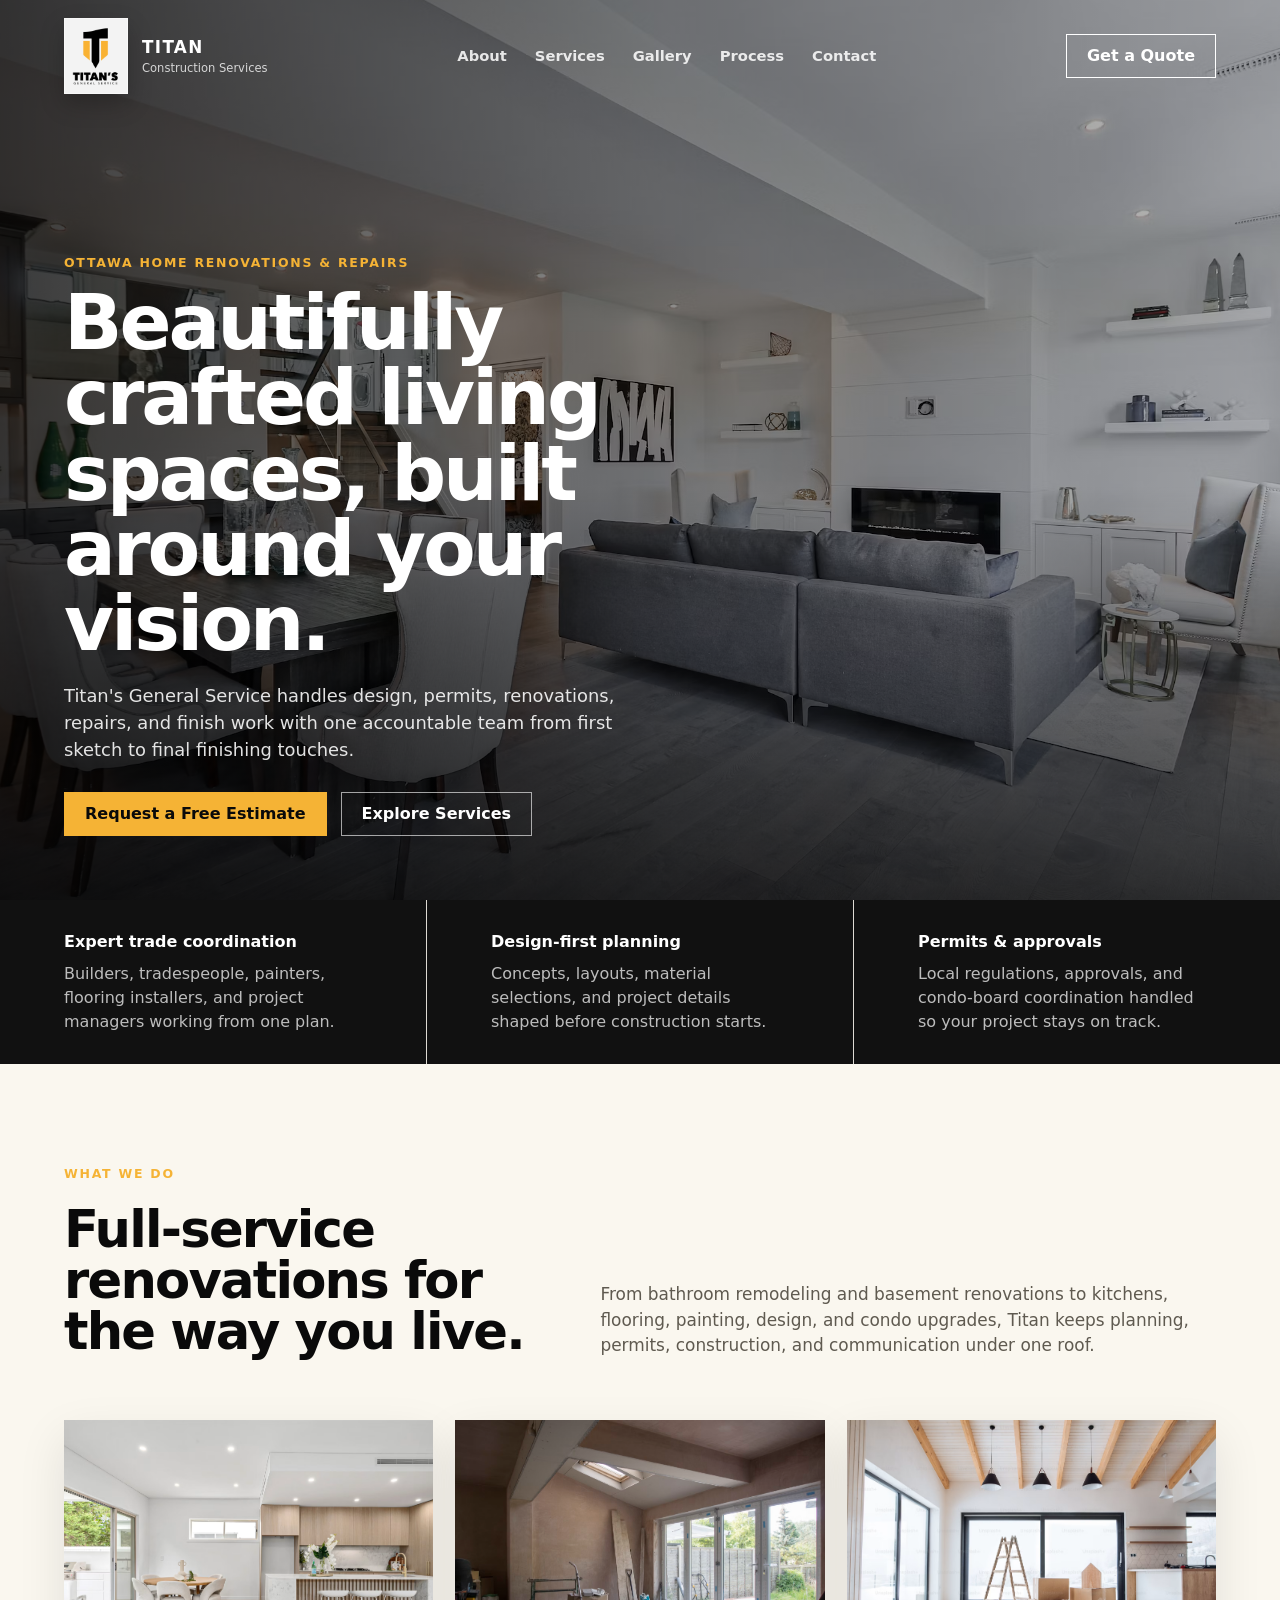
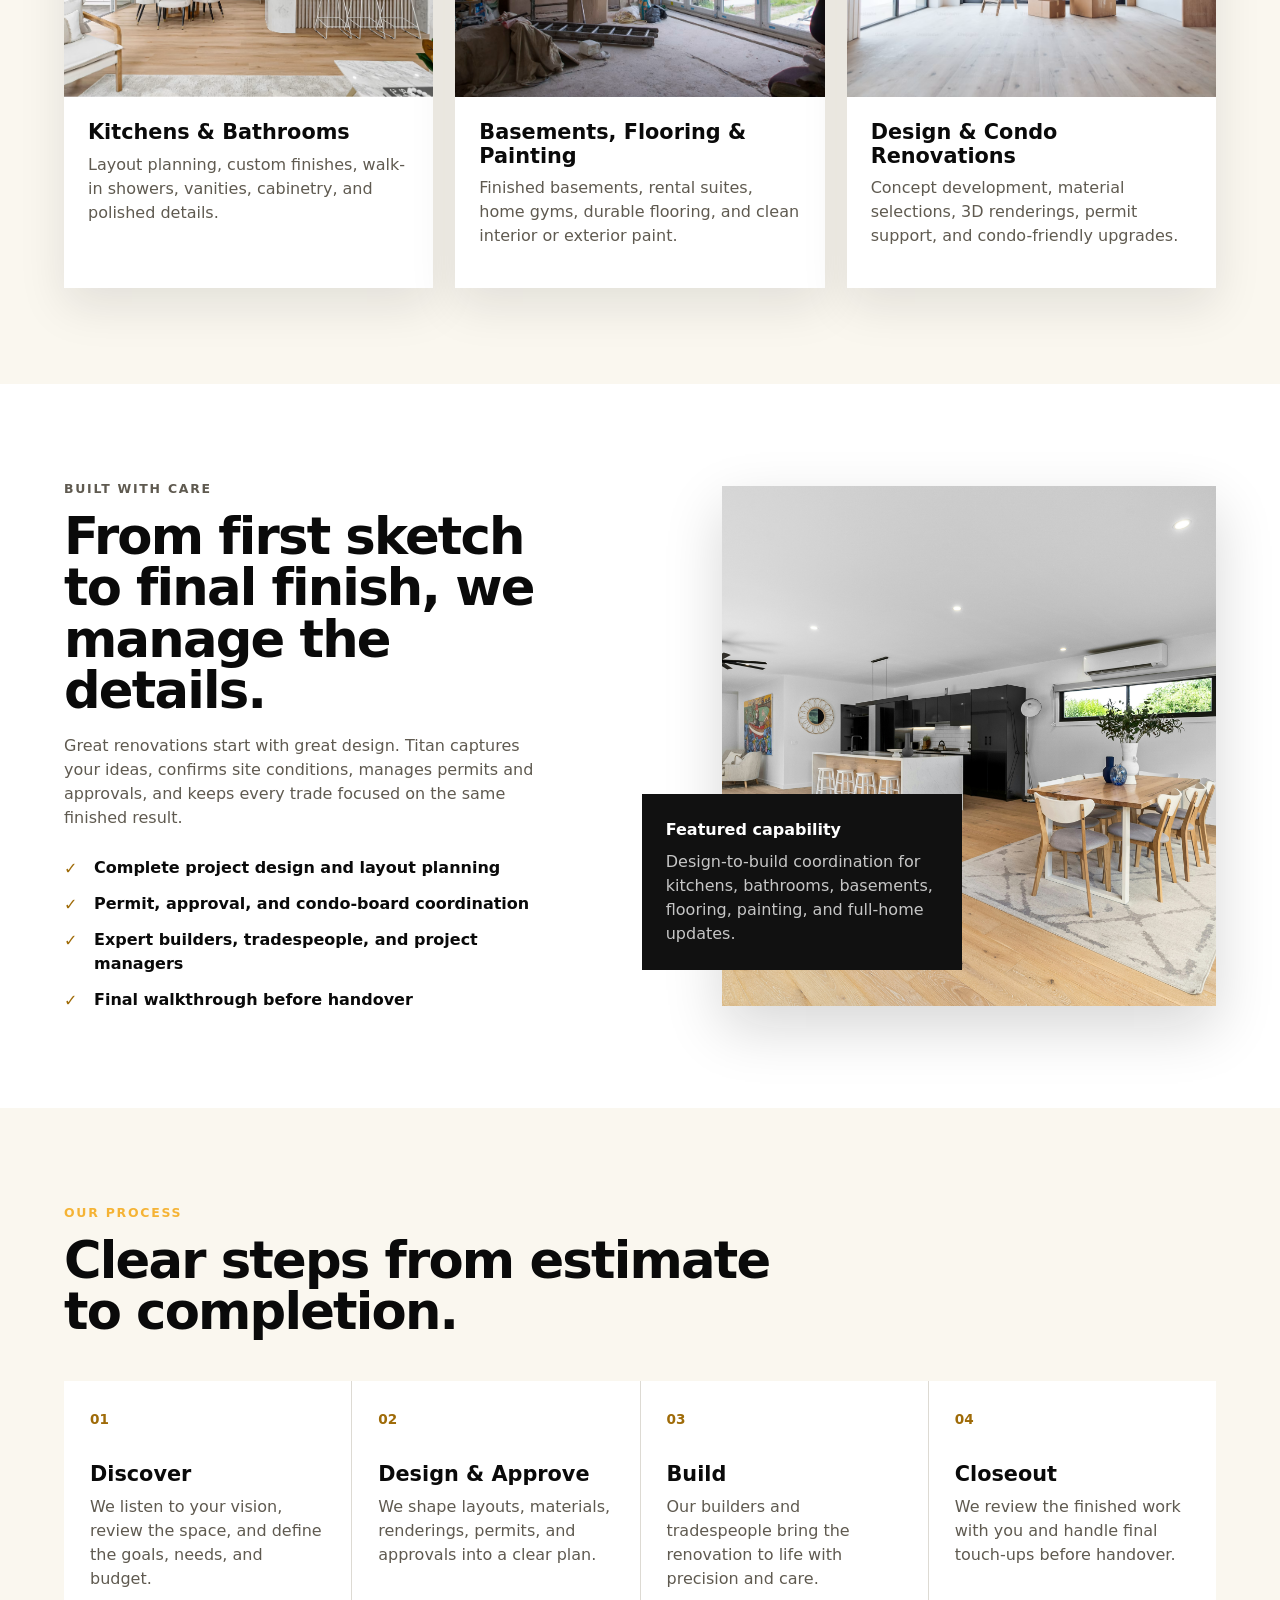
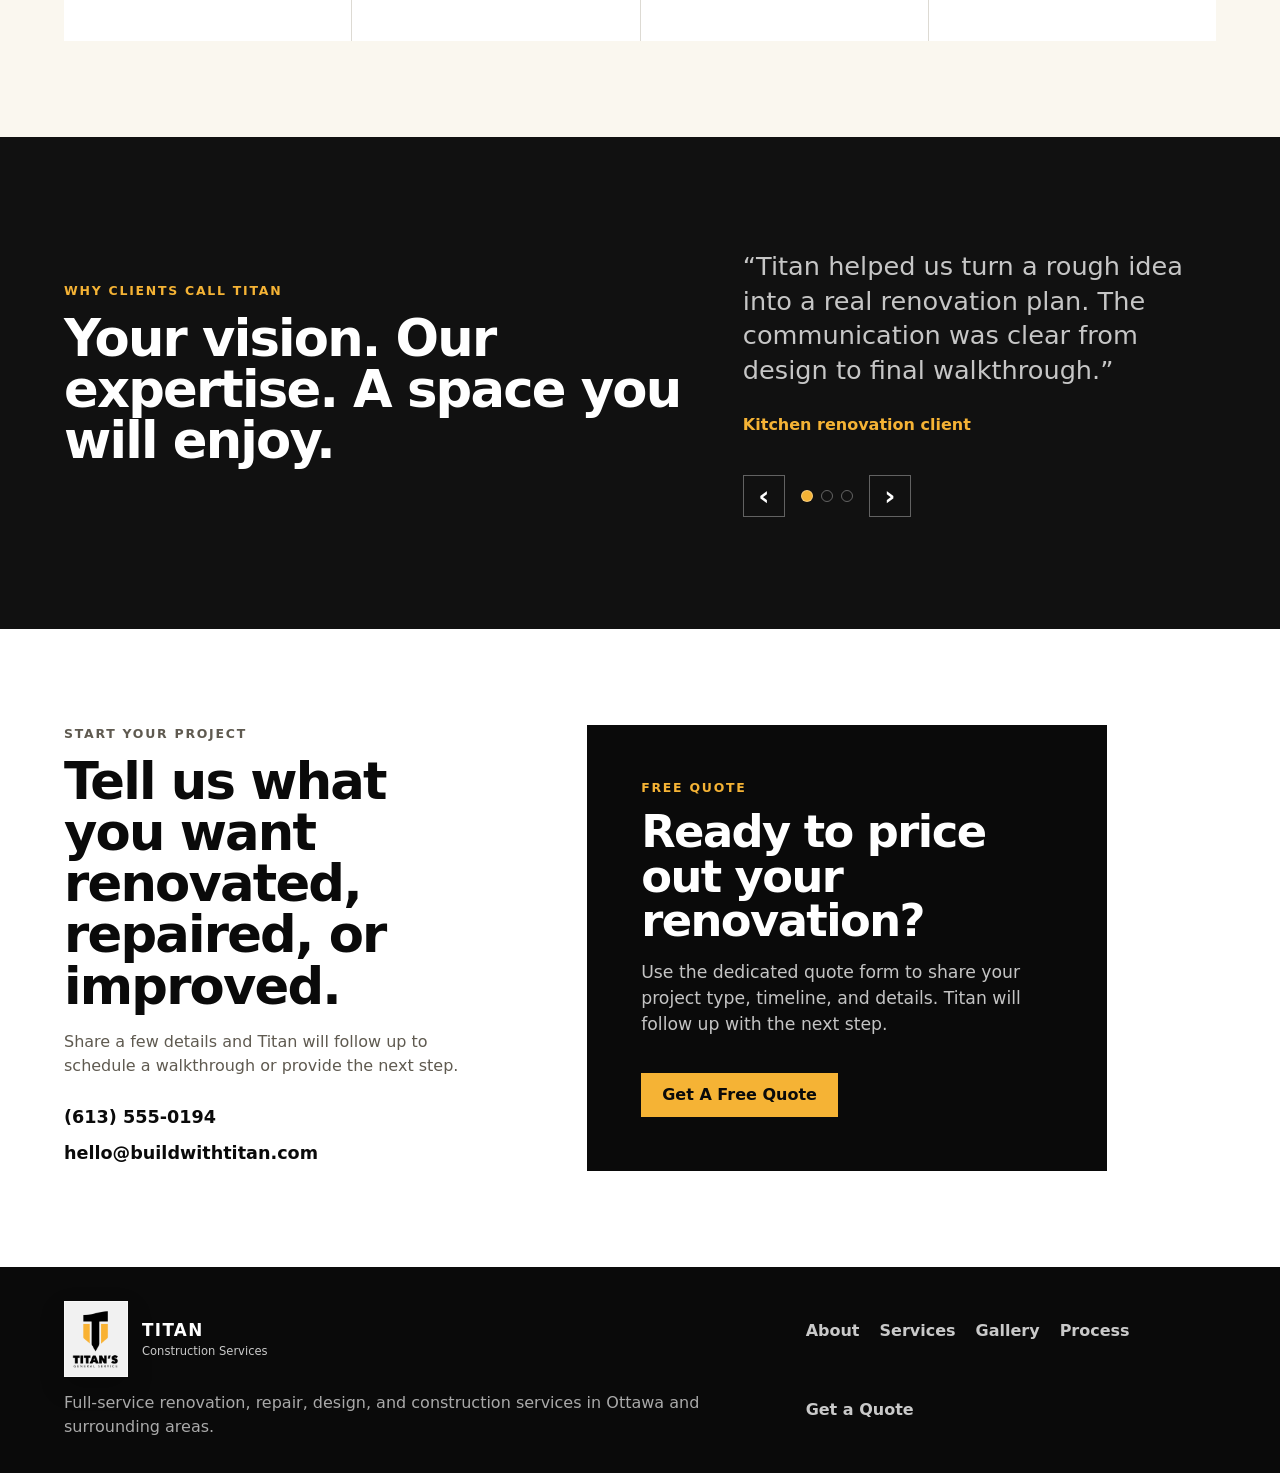
==== index.html @ 7feffbdc "Initial commit" ====
<!DOCTYPE html>
<html lang="en">
  <head>
    <meta charset="UTF-8" />
    <meta name="viewport" content="width=device-width, initial-scale=1.0" />
    <meta
      name="description"
      content="Titan's General Service is a full-service construction and renovation company serving Ottawa and the surrounding area."
    />
    <title>Titan | General Construction Services</title>
    <link rel="icon" type="image/png" href="assets/titan-logo.png" />
    <link rel="apple-touch-icon" href="assets/titan-logo.png" />
    <link rel="stylesheet" href="styles.css" />
    <script defer src="script.js?v=9"></script>
  </head>
  <body>
    <header class="site-header" data-header>
      <a class="brand" href="#home" aria-label="Titan home">
        <img class="brand-mark" src="assets/titan-logo.png" alt="" />
        <span>
          <strong>Titan</strong>
          <small>Construction Services</small>
        </span>
      </a>

      <button class="nav-toggle" type="button" aria-expanded="false" aria-controls="site-nav">
        <span></span>
        <span></span>
        <span></span>
        <span class="sr-only">Open navigation</span>
      </button>

      <nav class="site-nav" id="site-nav" aria-label="Main navigation">
        <a href="about.html">About</a>
        <a href="services.html">Services</a>
        <a href="gallery.html">Gallery</a>
        <a href="#process">Process</a>
        <a href="contact.html">Contact</a>
      </nav>

      <a class="header-cta" href="contact.html#quote-form">Get a Quote</a>
    </header>

    <main id="home">
      <section class="hero">
        <div class="hero-media" role="img" aria-label="Construction team reviewing plans inside a renovated home"></div>
        <div class="hero-overlay"></div>
        <div class="hero-content">
          <p class="eyebrow">Ottawa Home Renovations & Repairs</p>
          <h1>Beautifully crafted living spaces, built around your vision.</h1>
          <p>
            Titan's General Service handles design, permits, renovations, repairs, and finish work with
            one accountable team from first sketch to final finishing touches.
          </p>
          <div class="hero-actions">
            <a class="button primary" href="contact.html#quote-form">Request a Free Estimate</a>
            <a class="button secondary" href="services.html">Explore Services</a>
          </div>
        </div>
      </section>

      <section class="trust-band" aria-label="Titan advantages">
        <div>
          <b>Expert trade coordination</b>
          <span>Builders, tradespeople, painters, flooring installers, and project managers working from one plan.</span>
        </div>
        <div>
          <b>Design-first planning</b>
          <span>Concepts, layouts, material selections, and project details shaped before construction starts.</span>
        </div>
        <div>
          <b>Permits & approvals</b>
          <span>Local regulations, approvals, and condo-board coordination handled so your project stays on track.</span>
        </div>
      </section>

      <section class="section services-section" id="services">
        <div class="section-heading">
          <p class="eyebrow">What We Do</p>
          <h2>Full-service renovations for the way you live.</h2>
          <p>
            From bathroom remodeling and basement renovations to kitchens, flooring, painting, design, and
            condo upgrades, Titan keeps planning, permits, construction, and communication under one roof.
          </p>
        </div>

        <div class="service-grid">
          <article class="service-card">
            <img
              src="assets/photo-1723470915798-05ba9e611db8.avif"
              alt="Bright renovated kitchen with new cabinetry and island"
            />
            <div>
              <h3>Kitchens & Bathrooms</h3>
              <p>Layout planning, custom finishes, walk-in showers, vanities, cabinetry, and polished details.</p>
            </div>
          </article>
          <article class="service-card">
            <img
              src="assets/photo-1692890658969-9d1bf60e6111.avif"
              alt="Home addition and renovation work with new patio doors"
            />
            <div>
              <h3>Basements, Flooring & Painting</h3>
              <p>Finished basements, rental suites, home gyms, durable flooring, and clean interior or exterior paint.</p>
            </div>
          </article>
          <article class="service-card">
            <img
              src="assets/premium_photo-1663036999053-032355dbd7a5.avif"
              alt="Bright interior renovation with ladder and materials"
            />
            <div>
              <h3>Design & Condo Renovations</h3>
              <p>Concept development, material selections, 3D renderings, permit support, and condo-friendly upgrades.</p>
            </div>
          </article>
        </div>
      </section>

      <section class="section feature-section" id="work">
        <div class="feature-copy">
          <p class="eyebrow">Built With Care</p>
          <h2>From first sketch to final finish, we manage the details.</h2>
          <p>
            Great renovations start with great design. Titan captures your ideas, confirms site conditions,
            manages permits and approvals, and keeps every trade focused on the same finished result.
          </p>
          <ul class="check-list">
            <li>Complete project design and layout planning</li>
            <li>Permit, approval, and condo-board coordination</li>
            <li>Expert builders, tradespeople, and project managers</li>
            <li>Final walkthrough before handover</li>
          </ul>
        </div>
        <div class="project-stack">
          <img
            class="project-main"
            src="assets/alex-tyson-52Tlxrb59qQ-unsplash.jpg"
            alt="Finished open concept living space after renovation"
          />
          <div class="project-card">
            <strong>Featured capability</strong>
            <span>Design-to-build coordination for kitchens, bathrooms, basements, flooring, painting, and full-home updates.</span>
          </div>
        </div>
      </section>

      <section class="section process-section" id="process">
        <div class="section-heading compact">
          <p class="eyebrow">Our Process</p>
          <h2>Clear steps from estimate to completion.</h2>
        </div>
        <div class="process-grid">
          <article>
            <span>01</span>
            <h3>Discover</h3>
            <p>We listen to your vision, review the space, and define the goals, needs, and budget.</p>
          </article>
          <article>
            <span>02</span>
            <h3>Design & Approve</h3>
            <p>We shape layouts, materials, renderings, permits, and approvals into a clear plan.</p>
          </article>
          <article>
            <span>03</span>
            <h3>Build</h3>
            <p>Our builders and tradespeople bring the renovation to life with precision and care.</p>
          </article>
          <article>
            <span>04</span>
            <h3>Closeout</h3>
            <p>We review the finished work with you and handle final touch-ups before handover.</p>
          </article>
        </div>
      </section>

      <section class="section testimonials" aria-label="Client testimonials">
        <div class="testimonial-intro">
          <p class="eyebrow">Why Clients Call Titan</p>
          <h2>Your vision. Our expertise. A space you will enjoy.</h2>
        </div>
        <div class="testimonial-carousel" data-testimonial-carousel>
          <div class="testimonial-track">
            <article class="testimonial-slide is-active">
              <p>
                “Titan helped us turn a rough idea into a real renovation plan. The communication was clear
                from design to final walkthrough.”
              </p>
              <span>Kitchen renovation client</span>
            </article>
            <article class="testimonial-slide">
              <p>
                “They handled the details we were worried about, including approvals, materials, and the
                schedule. The finished basement feels like part of the home.”
              </p>
              <span>Basement renovation client</span>
            </article>
            <article class="testimonial-slide">
              <p>
                “The team was organized, respectful, and careful with the finishes. Our bathroom is brighter,
                more functional, and exactly what we asked for.”
              </p>
              <span>Bathroom remodeling client</span>
            </article>
          </div>
          <div class="testimonial-controls" aria-label="Testimonial controls">
            <button type="button" data-testimonial-prev aria-label="Previous testimonial">‹</button>
            <div class="testimonial-dots" aria-label="Choose testimonial">
              <button class="is-active" type="button" data-testimonial-dot aria-label="Show testimonial 1"></button>
              <button type="button" data-testimonial-dot aria-label="Show testimonial 2"></button>
              <button type="button" data-testimonial-dot aria-label="Show testimonial 3"></button>
            </div>
            <button type="button" data-testimonial-next aria-label="Next testimonial">›</button>
          </div>
        </div>
      </section>

      <section class="contact-section" id="contact">
        <div class="contact-copy">
          <p class="eyebrow">Start Your Project</p>
          <h2>Tell us what you want renovated, repaired, or improved.</h2>
          <p>
            Share a few details and Titan will follow up to schedule a walkthrough or provide the next step.
          </p>
          <div class="contact-details">
            <a href="tel:+16135550194">(613) 555-0194</a>
            <a href="mailto:hello@buildwithtitan.com">hello@buildwithtitan.com</a>
          </div>
        </div>

        <aside class="home-quote-card" aria-label="Get a free quote">
          <p class="eyebrow">Free Quote</p>
          <h3>Ready to price out your renovation?</h3>
          <p>
            Use the dedicated quote form to share your project type, timeline, and details. Titan will
            follow up with the next step.
          </p>
          <a class="button primary" href="contact.html#quote-form">Get A Free Quote</a>
        </aside>
      </section>
    </main>

    <footer class="site-footer">
      <div>
        <a class="brand footer-brand" href="#home" aria-label="Titan home">
          <img class="brand-mark" src="assets/titan-logo.png" alt="" />
          <span>
            <strong>Titan</strong>
            <small>Construction Services</small>
          </span>
        </a>
        <p>Full-service renovation, repair, design, and construction services in Ottawa and surrounding areas.</p>
      </div>
      <div class="footer-links">
        <a href="about.html">About</a>
        <a href="services.html">Services</a>
        <a href="gallery.html">Gallery</a>
        <a href="#process">Process</a>
        <a href="contact.html#quote-form">Get a Quote</a>
      </div>
    </footer>
  </body>
</html>
---- styles.css ----
:root {
  --ink: #0a0a0a;
  --muted: #5f5a50;
  --paper: #faf7ef;
  --panel: #ffffff;
  --steel: #111111;
  --gold: #f5b335;
  --gold-light: #ffc85a;
  --gold-dark: #9f6b08;
  --line: rgba(10, 10, 10, 0.12);
  --shadow: 0 22px 55px rgba(10, 10, 10, 0.16);
}

* {
  box-sizing: border-box;
}

html {
  scroll-behavior: smooth;
}

body {
  margin: 0;
  background: var(--paper);
  color: var(--ink);
  font-family: Inter, ui-sans-serif, system-ui, -apple-system, BlinkMacSystemFont, "Segoe UI", sans-serif;
  line-height: 1.5;
}

img {
  display: block;
  max-width: 100%;
}

a {
  color: inherit;
  text-decoration: none;
}

.sr-only {
  position: absolute;
  width: 1px;
  height: 1px;
  padding: 0;
  margin: -1px;
  overflow: hidden;
  clip: rect(0, 0, 0, 0);
  white-space: nowrap;
  border: 0;
}

.site-header {
  position: fixed;
  top: 0;
  left: 0;
  right: 0;
  z-index: 10;
  display: grid;
  grid-template-columns: auto 1fr auto;
  align-items: center;
  gap: 32px;
  padding: 18px clamp(20px, 5vw, 72px);
  color: #fff;
  transition: background 180ms ease, color 180ms ease, box-shadow 180ms ease;
}

.site-header.is-scrolled,
.site-header.is-open {
  background: rgba(255, 255, 255, 0.96);
  color: var(--ink);
  box-shadow: 0 8px 28px rgba(0, 0, 0, 0.08);
  backdrop-filter: blur(16px);
}

.inner-header {
  position: sticky;
  background: rgba(255, 255, 255, 0.96);
  color: var(--ink);
  box-shadow: 0 8px 28px rgba(0, 0, 0, 0.08);
  backdrop-filter: blur(16px);
}

.brand {
  display: inline-flex;
  align-items: center;
  gap: 14px;
  min-width: max-content;
}

.brand-mark {
  width: 64px;
  height: 76px;
  padding: 7px;
  border: 1px solid rgba(255, 255, 255, 0.5);
  background: rgba(255, 255, 255, 0.94);
  object-fit: contain;
  box-shadow: 0 10px 24px rgba(0, 0, 0, 0.22);
}

.site-header.is-scrolled .brand-mark,
.site-header.is-open .brand-mark {
  border-color: rgba(23, 23, 23, 0.12);
  box-shadow: 0 8px 18px rgba(0, 0, 0, 0.1);
}

.brand strong {
  display: block;
  font-size: 1.05rem;
  letter-spacing: 0.08em;
  text-transform: uppercase;
}

.brand small {
  display: block;
  color: currentColor;
  font-size: 0.72rem;
  opacity: 0.78;
}

.site-nav {
  justify-self: center;
  display: flex;
  align-items: center;
  gap: 28px;
  font-size: 0.92rem;
  font-weight: 700;
}

.site-nav a {
  opacity: 0.86;
}

.site-nav a:hover {
  opacity: 1;
}

.header-cta,
.button {
  display: inline-flex;
  align-items: center;
  justify-content: center;
  min-height: 44px;
  padding: 0 20px;
  border: 1px solid transparent;
  font-weight: 800;
  line-height: 1;
}

.header-cta {
  border-color: currentColor;
}

.button.primary {
  background: var(--gold);
  color: var(--ink);
}

.button.primary:hover {
  background: var(--gold-light);
}

.button.secondary {
  border-color: rgba(255, 255, 255, 0.62);
  color: #fff;
}

.nav-toggle {
  display: none;
  width: 44px;
  height: 44px;
  padding: 10px;
  border: 1px solid currentColor;
  background: transparent;
  color: inherit;
}

.nav-toggle span:not(.sr-only) {
  display: block;
  height: 2px;
  margin: 5px 0;
  background: currentColor;
}

.hero {
  position: relative;
  min-height: 100vh;
  display: grid;
  align-items: end;
  padding: 150px clamp(20px, 5vw, 72px) 64px;
  overflow: hidden;
  color: #fff;
}

.hero-media,
.hero-overlay {
  position: absolute;
  inset: 0;
}

.hero-media {
  background-image: url("assets/photo-1593696140826-c58b021acf8b.avif");
  background-position: center;
  background-size: cover;
  transform: scale(1.02);
}

.hero-overlay {
  background:
    linear-gradient(90deg, rgba(0, 0, 0, 0.77) 0%, rgba(0, 0, 0, 0.45) 52%, rgba(0, 0, 0, 0.28) 100%),
    linear-gradient(0deg, rgba(0, 0, 0, 0.7) 0%, rgba(0, 0, 0, 0) 46%);
}

.hero-content {
  position: relative;
  z-index: 1;
}

.hero-content {
  max-width: 650px;
}

.eyebrow {
  margin: 0 0 12px;
  color: var(--gold);
  font-size: 0.78rem;
  font-weight: 900;
  letter-spacing: 0.14em;
  text-transform: uppercase;
}

h1,
h2,
h3,
p {
  margin-top: 0;
}

h1 {
  max-width: 740px;
  margin-bottom: 22px;
  font-size: clamp(2.8rem, 6vw, 5.2rem);
  line-height: 0.98;
  letter-spacing: -0.04em;
}

h2 {
  margin-bottom: 18px;
  font-size: clamp(2rem, 4vw, 4rem);
  line-height: 1;
  letter-spacing: -0.035em;
}

h3 {
  margin-bottom: 8px;
  font-size: 1.3rem;
  line-height: 1.15;
}

.hero-content > p:not(.eyebrow) {
  max-width: 560px;
  color: rgba(255, 255, 255, 0.88);
  font-size: 1.12rem;
}

.hero-actions {
  display: flex;
  flex-wrap: wrap;
  gap: 14px;
  margin-top: 28px;
}

.trust-band {
  display: grid;
  grid-template-columns: repeat(3, 1fr);
  gap: 1px;
  background: var(--line);
}

.trust-band div {
  padding: 30px clamp(20px, 5vw, 72px);
  background: var(--steel);
  color: #fff;
}

.trust-band b,
.trust-band span {
  display: block;
}

.trust-band span {
  margin-top: 8px;
  color: rgba(255, 255, 255, 0.72);
}

.section {
  padding: 96px clamp(20px, 5vw, 72px);
}

.section-heading {
  display: grid;
  grid-template-columns: minmax(280px, 0.8fr) minmax(280px, 1fr);
  gap: 44px;
  align-items: end;
  margin-bottom: 44px;
}

.section-heading .eyebrow {
  grid-column: 1 / -1;
  margin-bottom: -24px;
}

.section-heading p:not(.eyebrow) {
  max-width: 620px;
  color: var(--muted);
  font-size: 1.06rem;
}

.section-heading.compact {
  display: block;
  max-width: 720px;
}

.section-heading.compact .eyebrow {
  margin-bottom: 12px;
}

.service-grid {
  display: grid;
  grid-template-columns: repeat(3, minmax(0, 1fr));
  gap: 22px;
}

.service-card {
  background: var(--panel);
  box-shadow: 0 18px 44px rgba(21, 24, 28, 0.1);
}

.service-card img {
  width: 100%;
  aspect-ratio: 4 / 3;
  object-fit: cover;
}

.service-card div {
  padding: 24px;
}

.service-card p,
.feature-copy p,
.process-grid p,
.testimonials > p,
.contact-copy p,
.site-footer p {
  color: var(--muted);
}

.feature-section {
  display: grid;
  grid-template-columns: minmax(280px, 0.85fr) minmax(320px, 1fr);
  gap: clamp(32px, 7vw, 92px);
  align-items: center;
  background: #fff;
}

.check-list {
  display: grid;
  gap: 12px;
  padding: 0;
  margin: 26px 0 0;
  list-style: none;
  font-weight: 800;
}

.check-list li {
  position: relative;
  padding-left: 30px;
}

.check-list li::before {
  position: absolute;
  left: 0;
  top: 0.05em;
  color: var(--gold-dark);
  content: "✓";
}

.project-stack {
  position: relative;
  min-height: 520px;
}

.project-main {
  width: 86%;
  height: 520px;
  margin-left: auto;
  object-fit: cover;
  box-shadow: var(--shadow);
}

.project-card {
  position: absolute;
  left: 0;
  bottom: 36px;
  max-width: 320px;
  padding: 24px;
  background: var(--steel);
  color: #fff;
}

.project-card strong,
.project-card span {
  display: block;
}

.project-card span {
  margin-top: 8px;
  color: rgba(255, 255, 255, 0.76);
}

.process-section {
  background: var(--paper);
}

.process-grid {
  display: grid;
  grid-template-columns: repeat(4, minmax(0, 1fr));
  gap: 1px;
  background: var(--line);
}

.process-grid article {
  min-height: 260px;
  padding: 26px;
  background: #fff;
}

.process-grid span {
  display: inline-block;
  margin-bottom: 34px;
  color: var(--gold-dark);
  font-size: 0.85rem;
  font-weight: 900;
}

.testimonials {
  display: grid;
  grid-template-columns: 1fr 0.75fr;
  gap: 48px;
  align-items: center;
  background: var(--steel);
  color: #fff;
}

.testimonials h2 {
  max-width: 820px;
}

.testimonial-carousel {
  position: relative;
  min-height: 300px;
}

.testimonial-track {
  position: relative;
  min-height: 220px;
}

.testimonial-slide {
  position: absolute;
  inset: 0;
  display: flex;
  flex-direction: column;
  justify-content: center;
  opacity: 0;
  pointer-events: none;
  transform: translateX(18px);
  transition: opacity 260ms ease, transform 260ms ease;
}

.testimonial-slide.is-active {
  opacity: 1;
  pointer-events: auto;
  transform: translateX(0);
}

.testimonial-slide p {
  color: rgba(255, 255, 255, 0.76);
  font-size: clamp(1.2rem, 2vw, 1.8rem);
  line-height: 1.35;
}

.testimonial-slide span {
  color: var(--gold);
  font-weight: 900;
}

.testimonial-controls {
  display: flex;
  align-items: center;
  flex-wrap: wrap;
  gap: 16px;
  margin-top: 22px;
}

.testimonial-controls button {
  display: grid;
  width: 42px;
  height: 42px;
  place-items: center;
  border: 1px solid rgba(255, 255, 255, 0.34);
  background: transparent;
  color: #fff;
  cursor: pointer;
  font: inherit;
  font-size: 1.7rem;
  font-weight: 900;
  line-height: 1;
}

.testimonial-controls button:hover,
.testimonial-controls button.is-active {
  background: var(--gold);
  color: var(--ink);
}

.testimonial-dots {
  display: flex;
  gap: 8px;
}

.testimonial-dots button {
  width: 12px;
  height: 12px;
  border-radius: 999px;
  padding: 0;
  font-size: 0;
}

.contact-section {
  display: grid;
  grid-template-columns: minmax(280px, 0.8fr) minmax(320px, 520px);
  gap: clamp(32px, 7vw, 88px);
  align-items: start;
  padding: 96px clamp(20px, 5vw, 72px);
  background: #fff;
}

.contact-details {
  display: grid;
  gap: 10px;
  margin-top: 26px;
  font-size: 1.1rem;
  font-weight: 900;
}

.home-quote-card {
  display: flex;
  min-height: 420px;
  flex-direction: column;
  justify-content: center;
  padding: clamp(28px, 5vw, 54px);
  background: var(--ink);
  color: #fff;
}

.home-quote-card h3 {
  max-width: 520px;
  margin-bottom: 16px;
  font-size: clamp(2rem, 3.5vw, 3.6rem);
  line-height: 1;
  letter-spacing: -0.035em;
}

.home-quote-card p:not(.eyebrow) {
  max-width: 520px;
  color: rgba(255, 255, 255, 0.76);
  font-size: 1.08rem;
}

.home-quote-card .button {
  align-self: flex-start;
  margin-top: 18px;
}

.contact-form {
  display: grid;
  gap: 16px;
  padding: 28px;
  background: var(--paper);
  box-shadow: 0 18px 44px rgba(21, 24, 28, 0.1);
}

label {
  display: grid;
  gap: 8px;
  font-weight: 800;
}

input,
select,
textarea {
  width: 100%;
  min-height: 48px;
  border: 1px solid var(--line);
  border-radius: 0;
  background: #fff;
  color: var(--ink);
  font: inherit;
  padding: 12px 14px;
}

textarea {
  resize: vertical;
}

input:focus,
select:focus,
textarea:focus {
  outline: 3px solid rgba(245, 179, 53, 0.28);
  border-color: var(--gold);
}

.form-status {
  min-height: 24px;
  margin: 0;
  color: var(--gold-dark);
  font-weight: 800;
}

.about-hero {
  display: grid;
  grid-template-columns: minmax(300px, 0.95fr) minmax(320px, 1fr);
  gap: clamp(32px, 6vw, 84px);
  align-items: center;
  min-height: calc(100vh - 102px);
  padding: 82px clamp(20px, 5vw, 72px);
  background: #fff;
}

.about-hero-copy {
  max-width: 720px;
}

.about-hero h1 {
  color: var(--ink);
  font-size: clamp(3rem, 6.5vw, 6rem);
}

.about-hero p:not(.eyebrow) {
  color: var(--muted);
  font-size: 1.13rem;
}

.about-hero img {
  width: 100%;
  height: min(650px, 70vh);
  min-height: 420px;
  object-fit: cover;
  box-shadow: var(--shadow);
}

.about-story {
  display: grid;
  grid-template-columns: minmax(280px, 0.78fr) minmax(320px, 1fr);
  gap: clamp(32px, 7vw, 92px);
  background: var(--paper);
}

.story-copy {
  display: grid;
  gap: 18px;
  color: var(--muted);
  font-size: 1.06rem;
}

.story-copy p {
  margin-bottom: 0;
}

.about-values {
  display: grid;
  grid-template-columns: repeat(3, minmax(0, 1fr));
  gap: 1px;
  padding: 0 clamp(20px, 5vw, 72px) 96px;
  background: var(--paper);
}

.about-values article {
  min-height: 280px;
  padding: 30px;
  background: var(--steel);
  color: #fff;
}

.about-values span {
  display: inline-block;
  margin-bottom: 44px;
  color: var(--gold);
  font-weight: 900;
}

.about-values p {
  color: rgba(255, 255, 255, 0.74);
}

.about-scope {
  display: grid;
  grid-template-columns: minmax(320px, 0.9fr) minmax(300px, 0.8fr);
  gap: clamp(32px, 7vw, 92px);
  align-items: center;
  background: #fff;
}

.about-scope img {
  width: 100%;
  height: 560px;
  object-fit: cover;
  box-shadow: var(--shadow);
}

.about-scope p:not(.eyebrow) {
  color: var(--muted);
  font-size: 1.06rem;
}

.about-cta {
  display: grid;
  gap: 18px;
  margin-top: 28px;
}

.about-cta strong {
  color: var(--steel);
  font-size: 1.3rem;
  line-height: 1.2;
}

.about-cta .button {
  justify-self: start;
}

.services-hero {
  padding: 86px clamp(20px, 5vw, 72px) 42px;
  background: #fff;
  text-align: center;
}

.services-hero-content {
  max-width: 1120px;
  margin: 0 auto;
}

.services-hero-content h1 {
  max-width: 1040px;
  margin: 0 auto 24px;
  color: var(--ink);
  font-size: clamp(3rem, 5.2vw, 5.25rem);
  font-weight: 900;
  line-height: 1.06;
  letter-spacing: -0.03em;
}

.services-hero-content h1 span {
  display: block;
  color: var(--gold-dark);
  font-weight: 900;
}

.services-hero-content p {
  max-width: 820px;
  margin: 0 auto 34px;
  color: var(--muted);
  font-size: clamp(1.08rem, 1.6vw, 1.45rem);
  line-height: 1.45;
}

.services-quote-button {
  display: inline-flex;
  align-items: center;
  justify-content: center;
  min-height: 56px;
  padding: 0 40px;
  background: var(--gold);
  color: var(--ink);
  font-size: 1.08rem;
  font-weight: 800;
}

.services-quote-button:hover {
  background: var(--gold-light);
}

.services-card-section {
  padding: 42px clamp(20px, 5vw, 72px) 106px;
  background: #fff;
}

.services-card-grid {
  display: grid;
  grid-template-columns: repeat(3, minmax(0, 1fr));
  column-gap: 34px;
  row-gap: 76px;
}

.service-list-card {
  display: flex;
  flex-direction: column;
  min-width: 0;
}

.service-list-card img {
  width: 100%;
  aspect-ratio: 1 / 1;
  object-fit: cover;
  border-radius: 7px;
}

.service-list-card div {
  display: flex;
  flex: 1;
  flex-direction: column;
  align-items: flex-start;
  padding-top: 18px;
}

.service-list-card h2 {
  margin-bottom: 8px;
  color: var(--ink);
  font-size: clamp(1.45rem, 2vw, 2rem);
  font-weight: 900;
  line-height: 1.16;
  letter-spacing: -0.02em;
}

.service-list-card p {
  margin-bottom: 0;
  color: var(--muted);
  font-size: clamp(1rem, 1.25vw, 1.28rem);
  line-height: 1.42;
}

.service-quote-card {
  grid-column: span 2;
  align-self: stretch;
  display: flex;
  flex-direction: column;
  justify-content: center;
  min-height: 420px;
  padding: clamp(30px, 5vw, 58px);
  background: var(--steel);
  color: #fff;
}

.service-quote-card h2 {
  max-width: 680px;
  margin-bottom: 18px;
  font-size: clamp(2rem, 3vw, 3.5rem);
  line-height: 1;
}

.service-quote-card p:not(.eyebrow) {
  max-width: 620px;
  color: rgba(255, 255, 255, 0.76);
  font-size: 1.08rem;
}

.service-quote-card .button {
  align-self: flex-start;
  margin-top: 16px;
}

.services-quote-band {
  display: grid;
  grid-template-columns: minmax(280px, 0.9fr) minmax(300px, 0.7fr);
  gap: clamp(32px, 7vw, 92px);
  align-items: center;
  padding: 86px clamp(20px, 5vw, 72px);
  background: var(--steel);
  color: #fff;
}

.services-quote-band p {
  color: rgba(255, 255, 255, 0.76);
}

.services-quote-band .button {
  margin-top: 18px;
}

.gallery-hero {
  max-width: 1040px;
  margin: 0 auto;
  padding: 86px clamp(20px, 5vw, 72px) 42px;
  text-align: center;
}

.gallery-hero h1 {
  max-width: 980px;
  margin-left: auto;
  margin-right: auto;
  color: var(--ink);
  font-size: clamp(3rem, 5.2vw, 5.25rem);
  line-height: 1.06;
}

.gallery-hero p:not(.eyebrow) {
  max-width: 760px;
  margin-left: auto;
  margin-right: auto;
  color: var(--muted);
  font-size: clamp(1.08rem, 1.6vw, 1.35rem);
}

.gallery-section {
  display: grid;
  grid-template-columns: repeat(3, minmax(0, 1fr));
  grid-auto-rows: 250px;
  gap: 20px;
  padding: 42px clamp(20px, 5vw, 72px) 96px;
  background: #fff;
}

.gallery-item {
  position: relative;
  min-height: 0;
  margin: 0;
  overflow: hidden;
  background: var(--ink);
  cursor: zoom-in;
}

.gallery-item.large {
  grid-column: span 2;
  grid-row: span 2;
}

.gallery-item.wide {
  grid-column: span 2;
}

.gallery-item.tall {
  grid-row: span 2;
}

.gallery-item img {
  width: 100%;
  height: 100%;
  object-fit: cover;
  transition: transform 220ms ease;
}

.gallery-item:hover img {
  transform: scale(1.04);
}

.gallery-item:focus-visible {
  outline: 4px solid var(--gold);
  outline-offset: 4px;
}

.gallery-item figcaption {
  position: absolute;
  left: 14px;
  right: 14px;
  bottom: 14px;
  padding: 10px 12px;
  background: rgba(10, 10, 10, 0.78);
  color: #fff;
  font-weight: 800;
}

.gallery-lightbox {
  width: min(1120px, calc(100vw - 32px));
  max-height: calc(100vh - 32px);
  padding: 0;
  border: 0;
  background: var(--ink);
  color: #fff;
  box-shadow: 0 30px 80px rgba(0, 0, 0, 0.4);
}

.gallery-lightbox::backdrop {
  background: rgba(0, 0, 0, 0.78);
}

.gallery-lightbox img {
  width: 100%;
  max-height: calc(100vh - 120px);
  object-fit: contain;
  background: #000;
}

.gallery-lightbox p {
  margin: 0;
  padding: 18px 22px;
  color: #fff;
  font-weight: 800;
}

.gallery-lightbox-close {
  position: absolute;
  top: 12px;
  right: 12px;
  z-index: 1;
  display: grid;
  width: 44px;
  height: 44px;
  place-items: center;
  border: 1px solid rgba(255, 255, 255, 0.34);
  background: rgba(10, 10, 10, 0.72);
  color: #fff;
  font-size: 2rem;
  line-height: 1;
  cursor: pointer;
}

.gallery-lightbox-close:hover {
  background: var(--gold);
  color: var(--ink);
}

.gallery-lightbox-nav {
  position: absolute;
  top: 50%;
  z-index: 1;
  display: grid;
  width: 54px;
  height: 64px;
  place-items: center;
  border: 1px solid rgba(255, 255, 255, 0.34);
  background: rgba(10, 10, 10, 0.72);
  color: #fff;
  font-size: 3rem;
  line-height: 1;
  cursor: pointer;
  transform: translateY(-50%);
}

.gallery-lightbox-nav.previous {
  left: 14px;
}

.gallery-lightbox-nav.next {
  right: 14px;
}

.gallery-lightbox-nav:hover {
  background: var(--gold);
  color: var(--ink);
}

.gallery-cta {
  display: flex;
  align-items: center;
  justify-content: space-between;
  gap: 28px;
  padding: 72px clamp(20px, 5vw, 72px);
  background: var(--steel);
  color: #fff;
}

.gallery-cta h2 {
  max-width: 760px;
  margin-bottom: 0;
}

.quote-hero {
  display: grid;
  grid-template-columns: minmax(320px, 1fr) minmax(300px, 420px);
  gap: clamp(32px, 7vw, 92px);
  align-items: end;
  padding: 86px clamp(20px, 5vw, 72px) 72px;
  background: #fff;
}

.quote-hero h1 {
  max-width: 920px;
  color: var(--ink);
  font-size: clamp(3rem, 6vw, 6rem);
  line-height: 1;
}

.quote-hero p {
  max-width: 760px;
  color: var(--muted);
  font-size: 1.12rem;
}

.quote-contact-card {
  display: grid;
  gap: 10px;
  padding: 30px;
  background: var(--ink);
  color: #fff;
}

.quote-contact-card span {
  color: var(--gold);
  font-size: 0.78rem;
  font-weight: 900;
  letter-spacing: 0.14em;
  text-transform: uppercase;
}

.quote-contact-card a {
  font-size: 1.18rem;
  font-weight: 900;
}

.quote-contact-card p {
  margin-bottom: 0;
  color: rgba(255, 255, 255, 0.72);
}

.quote-page-section {
  display: grid;
  grid-template-columns: minmax(300px, 0.85fr) minmax(320px, 560px);
  gap: clamp(32px, 7vw, 88px);
  align-items: start;
  padding: 96px clamp(20px, 5vw, 72px);
  background: var(--paper);
}

.quote-page-copy > p:not(.eyebrow) {
  max-width: 640px;
  color: var(--muted);
  font-size: 1.06rem;
}

.quote-steps {
  display: grid;
  gap: 1px;
  margin-top: 34px;
  background: var(--line);
}

.quote-steps article {
  padding: 24px;
  background: #fff;
}

.quote-steps span {
  display: inline-block;
  margin-bottom: 18px;
  color: var(--gold-dark);
  font-weight: 900;
}

.quote-steps strong {
  display: block;
  margin-bottom: 6px;
  font-size: 1.1rem;
}

.quote-steps p {
  margin-bottom: 0;
  color: var(--muted);
}

.quote-form {
  background: #fff;
  scroll-margin-top: 130px;
}

.site-footer {
  display: flex;
  justify-content: space-between;
  gap: 24px;
  padding: 34px clamp(20px, 5vw, 72px);
  background: var(--ink);
  color: #fff;
}

.footer-brand {
  margin-bottom: 14px;
}

.site-footer p {
  margin-bottom: 0;
  color: rgba(255, 255, 255, 0.65);
}

.footer-links {
  display: flex;
  flex-wrap: wrap;
  align-items: center;
  gap: 20px;
  color: rgba(255, 255, 255, 0.78);
  font-weight: 800;
}

@media (max-width: 980px) {
  .site-header {
    grid-template-columns: auto auto;
    justify-content: space-between;
  }

  .nav-toggle {
    display: block;
  }

  .site-nav,
  .header-cta {
    display: none;
  }

  .site-header.is-open .site-nav {
    position: absolute;
    top: 100%;
    left: 0;
    right: 0;
    display: grid;
    gap: 0;
    padding: 8px 20px 22px;
    background: rgba(255, 255, 255, 0.96);
    color: var(--ink);
    box-shadow: 0 18px 28px rgba(0, 0, 0, 0.08);
  }

  .site-header.is-open .site-nav a {
    padding: 14px 0;
    border-bottom: 1px solid var(--line);
  }

  .hero,
  .feature-section,
  .contact-section,
  .testimonials,
  .about-hero,
  .about-story,
  .about-scope,
  .services-quote-band,
  .quote-hero,
  .quote-page-section {
    grid-template-columns: 1fr;
  }

  .hero {
    min-height: auto;
    padding-top: 130px;
  }

  .trust-band,
  .service-grid,
  .process-grid,
  .about-values {
    grid-template-columns: 1fr;
  }

  .gallery-section {
    grid-template-columns: repeat(2, minmax(0, 1fr));
    grid-auto-rows: 240px;
  }

  .about-hero {
    min-height: auto;
    padding-top: 56px;
  }

  .about-hero img,
  .about-scope img {
    height: 420px;
    min-height: 0;
  }

  .services-card-grid {
    grid-template-columns: repeat(2, minmax(0, 1fr));
  }

  .service-quote-card {
    grid-column: span 2;
  }

  .section-heading {
    display: block;
  }

  .section-heading .eyebrow {
    margin-bottom: 12px;
  }

  .gallery-cta {
    align-items: flex-start;
    flex-direction: column;
  }

  .quote-contact-card {
    max-width: 560px;
  }
}

@media (max-width: 640px) {
  .site-header {
    padding: 14px 16px;
  }

  .brand-mark {
    width: 54px;
    height: 64px;
    padding: 6px;
  }

  .brand small {
    display: none;
  }

  .hero,
  .section,
  .contact-section,
  .about-hero,
  .about-values,
  .services-hero,
  .services-card-section,
  .services-quote-band,
  .gallery-hero,
  .gallery-section,
  .gallery-cta,
  .quote-hero,
  .quote-page-section {
    padding-left: 16px;
    padding-right: 16px;
  }

  .hero-actions,
  .button {
    width: 100%;
  }

  h1 {
    font-size: clamp(2.8rem, 17vw, 4.2rem);
  }

  h2 {
    font-size: clamp(2rem, 11vw, 3rem);
  }

  .contact-form {
    padding: 20px;
  }

  .project-stack {
    min-height: auto;
  }

  .project-main {
    width: 100%;
    height: 360px;
  }

  .about-hero img,
  .about-scope img {
    height: 320px;
  }

  .services-hero {
    padding-top: 76px;
    padding-bottom: 28px;
  }

  .services-hero-content h1 {
    font-size: clamp(2.25rem, 10vw, 3.05rem);
    line-height: 1.08;
  }

  .services-hero-content p {
    font-size: 1.08rem;
  }

  .services-quote-button {
    width: 100%;
  }

  .services-card-grid {
    grid-template-columns: 1fr;
    row-gap: 48px;
  }

  .service-quote-card {
    grid-column: auto;
    min-height: auto;
    padding: 28px;
  }

  .gallery-hero {
    padding-top: 76px;
  }

  .gallery-hero h1 {
    font-size: clamp(2.25rem, 10vw, 3.05rem);
    line-height: 1.08;
  }

  .gallery-section {
    grid-template-columns: 1fr;
    grid-auto-rows: 280px;
    gap: 14px;
  }

  .gallery-item,
  .gallery-item.large,
  .gallery-item.wide,
  .gallery-item.tall {
    grid-column: auto;
    grid-row: auto;
  }

  .quote-hero {
    padding-top: 76px;
  }

  .quote-hero h1 {
    font-size: clamp(2.35rem, 11vw, 3.3rem);
  }

  .quote-contact-card,
  .quote-steps article {
    padding: 22px;
  }

  .project-card {
    position: static;
    max-width: none;
  }

  .testimonial-controls {
    gap: 10px;
  }

  .site-footer {
    display: grid;
  }
}
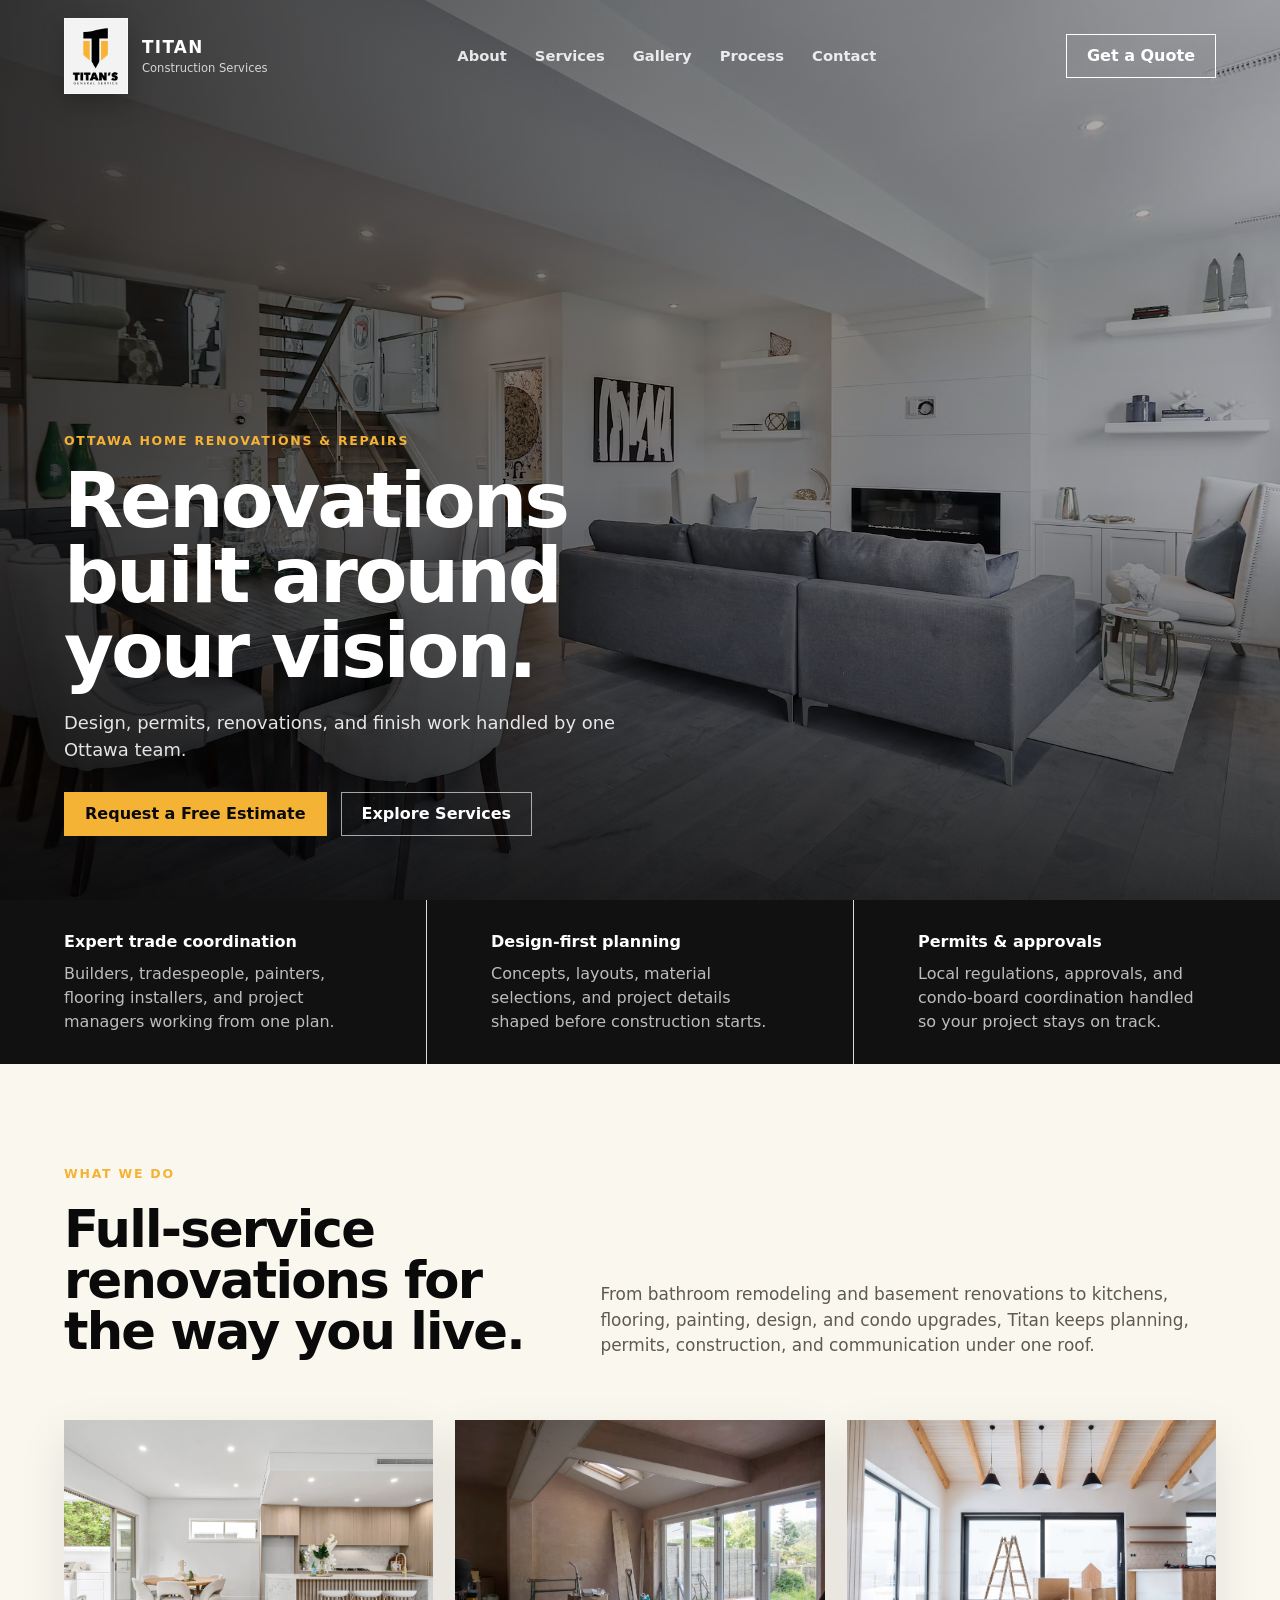
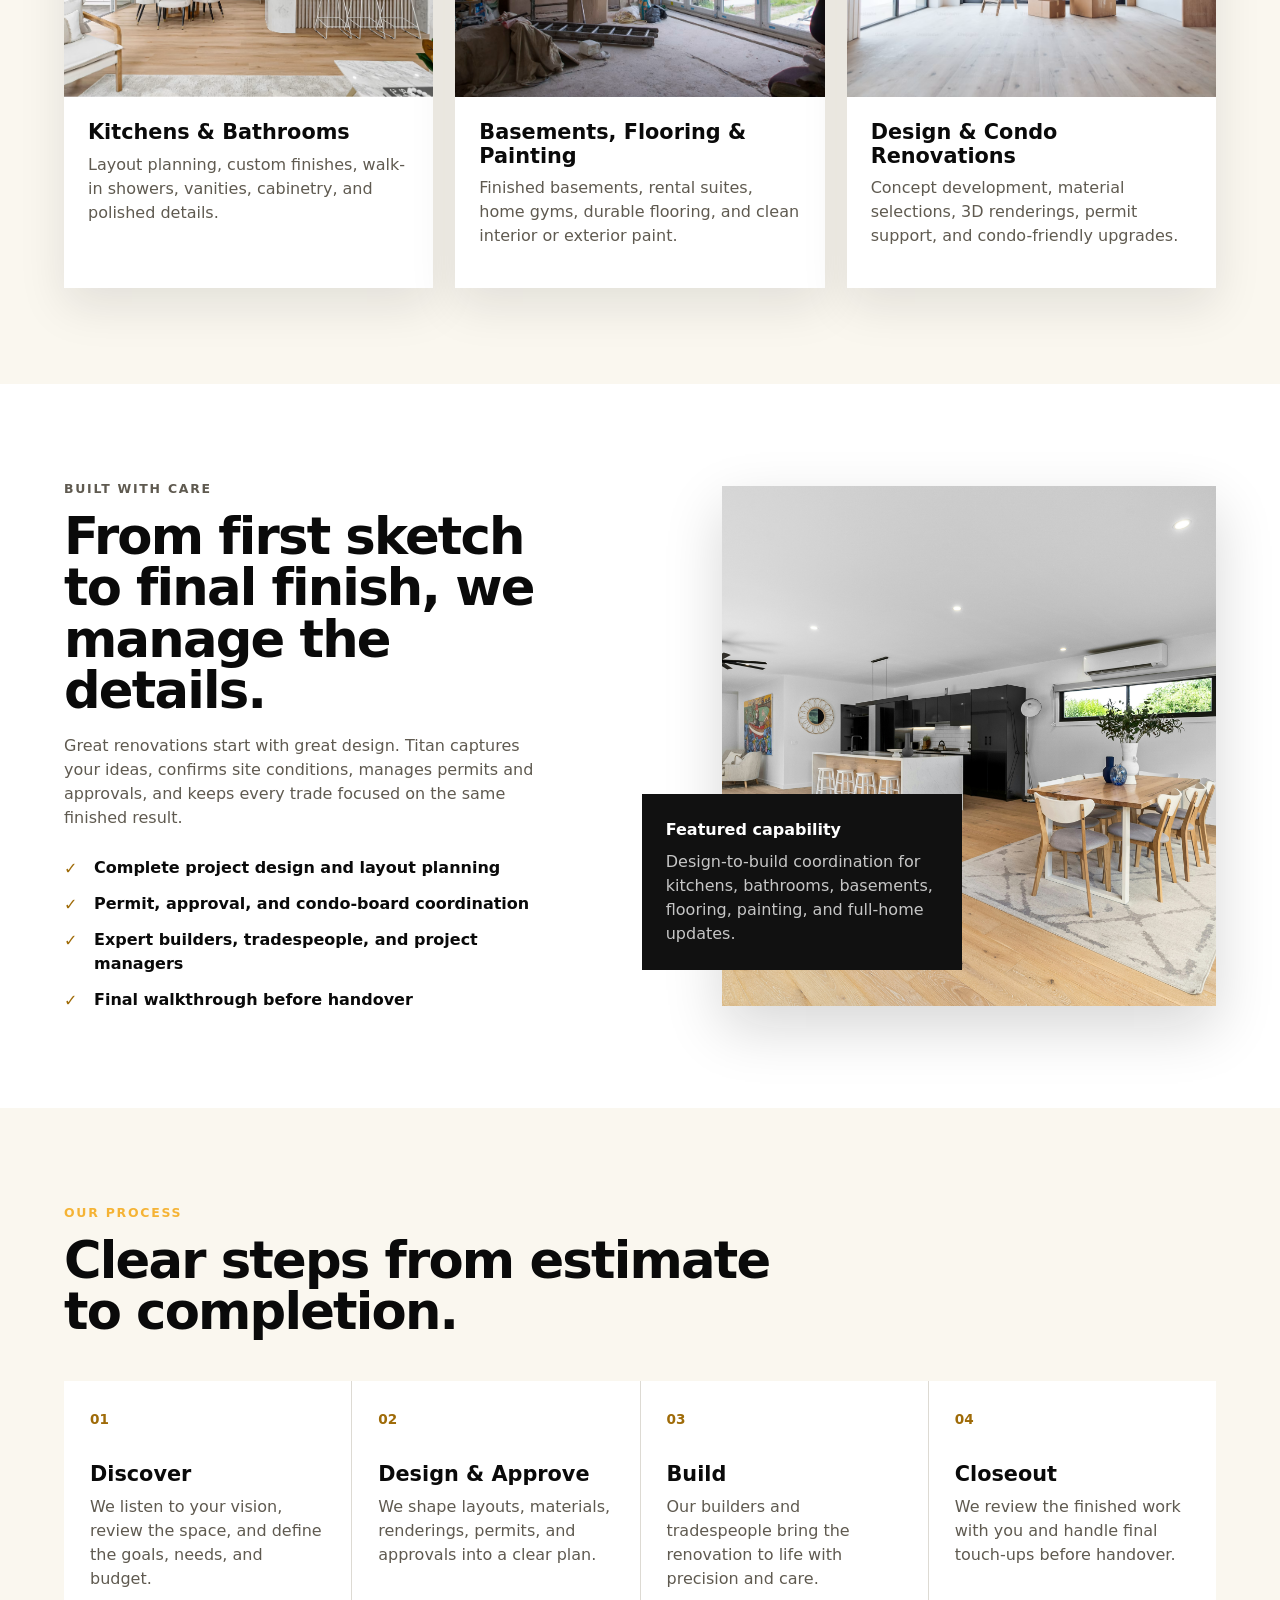
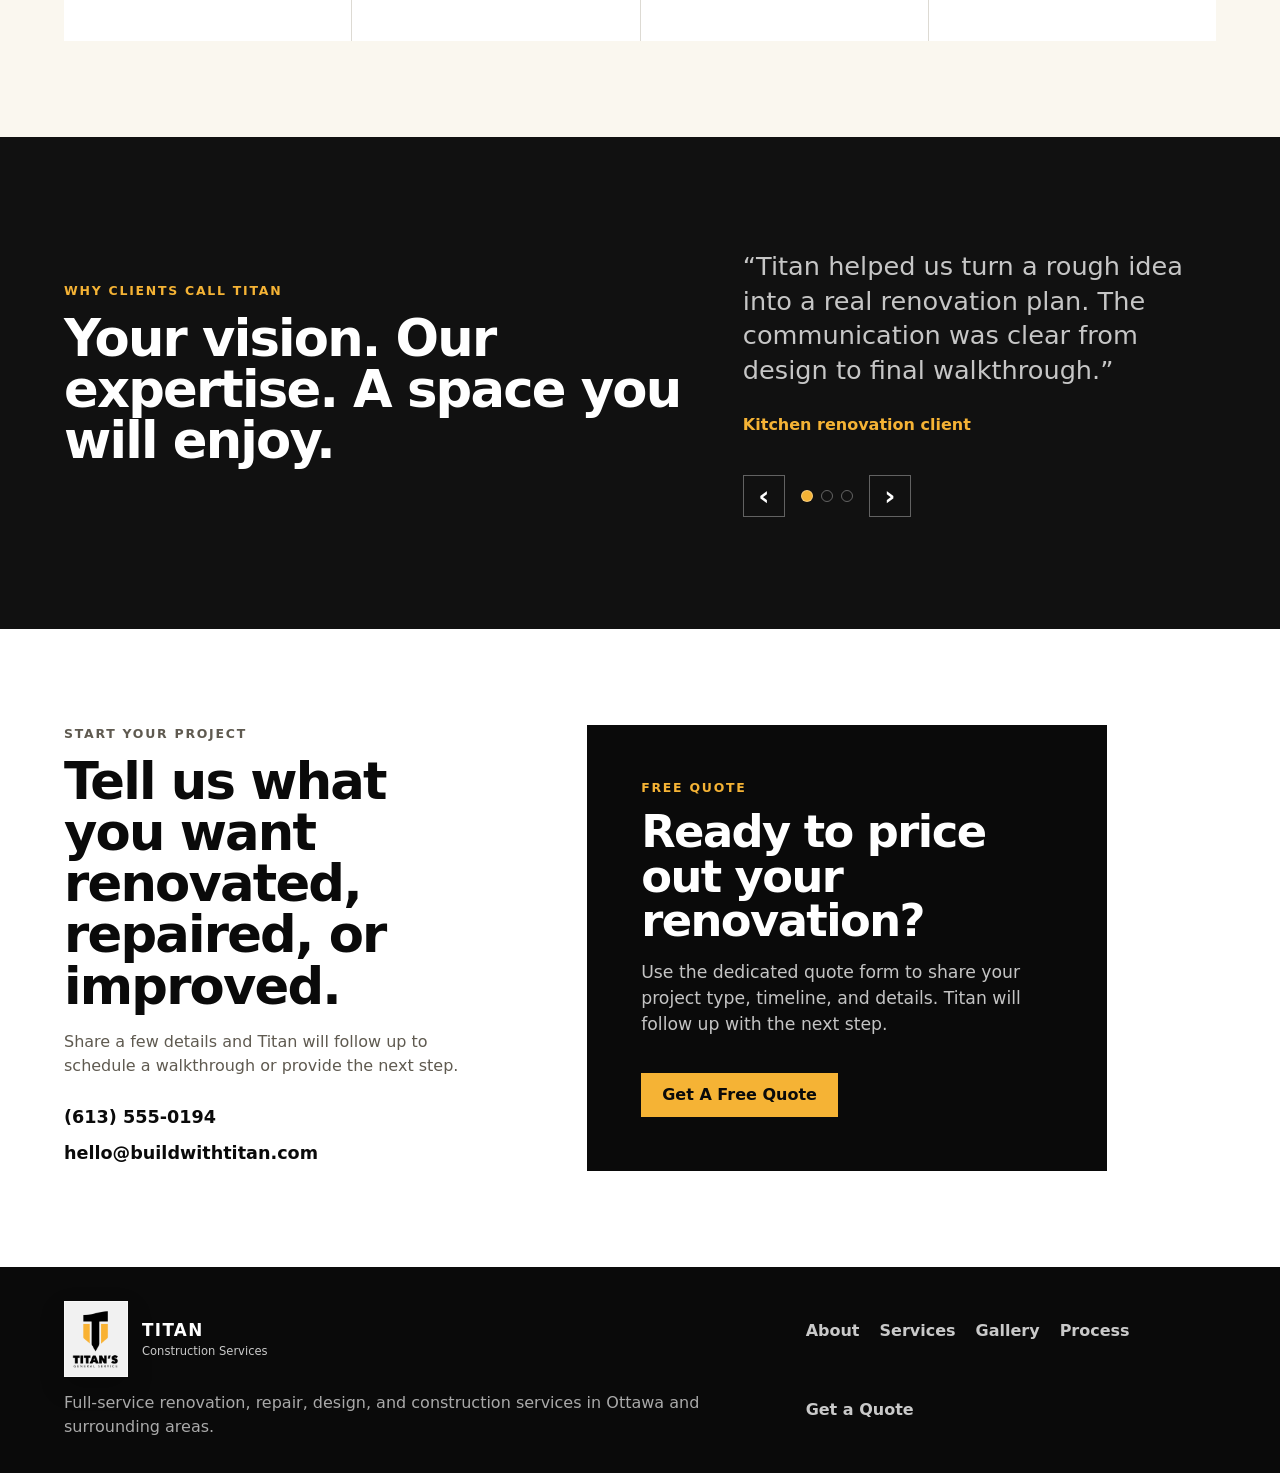
==== commit 62094ef6: "Shorten homepage hero copy" ====
--- a/index.html
+++ b/index.html
@@ -47,10 +47,9 @@
         <div class="hero-overlay"></div>
         <div class="hero-content">
           <p class="eyebrow">Ottawa Home Renovations & Repairs</p>
-          <h1>Beautifully crafted living spaces, built around your vision.</h1>
-          <p>
-            Titan's General Service handles design, permits, renovations, repairs, and finish work with
-            one accountable team from first sketch to final finishing touches.
+          <h1>Renovations built around your vision.</h1>
+          <p>
+            Design, permits, renovations, and finish work handled by one Ottawa team.
           </p>
           <div class="hero-actions">
             <a class="button primary" href="contact.html#quote-form">Request a Free Estimate</a>
--- a/styles.css
+++ b/styles.css
@@ -1327,7 +1327,29 @@
   }
 
   h1 {
-    font-size: clamp(2.8rem, 17vw, 4.2rem);
+    font-size: clamp(2.45rem, 12vw, 3.35rem);
+    line-height: 1.02;
+  }
+
+  .hero {
+    padding-top: 118px;
+    padding-bottom: 44px;
+  }
+
+  .hero h1 {
+    font-size: clamp(2.35rem, 10.5vw, 3rem);
+    line-height: 1;
+  }
+
+  .hero-content > p:not(.eyebrow) {
+    max-width: 31rem;
+    font-size: 0.97rem;
+    line-height: 1.46;
+  }
+
+  .hero-actions {
+    gap: 16px;
+    margin-top: 22px;
   }
 
   h2 {
@@ -1355,6 +1377,7 @@
   .services-hero {
     padding-top: 76px;
     padding-bottom: 28px;
+    text-align: left;
   }
 
   .services-hero-content h1 {
@@ -1383,11 +1406,18 @@
 
   .gallery-hero {
     padding-top: 76px;
+    text-align: left;
   }
 
   .gallery-hero h1 {
     font-size: clamp(2.25rem, 10vw, 3.05rem);
     line-height: 1.08;
+  }
+
+  .gallery-hero h1,
+  .gallery-hero p:not(.eyebrow) {
+    margin-left: 0;
+    margin-right: 0;
   }
 
   .gallery-section {
